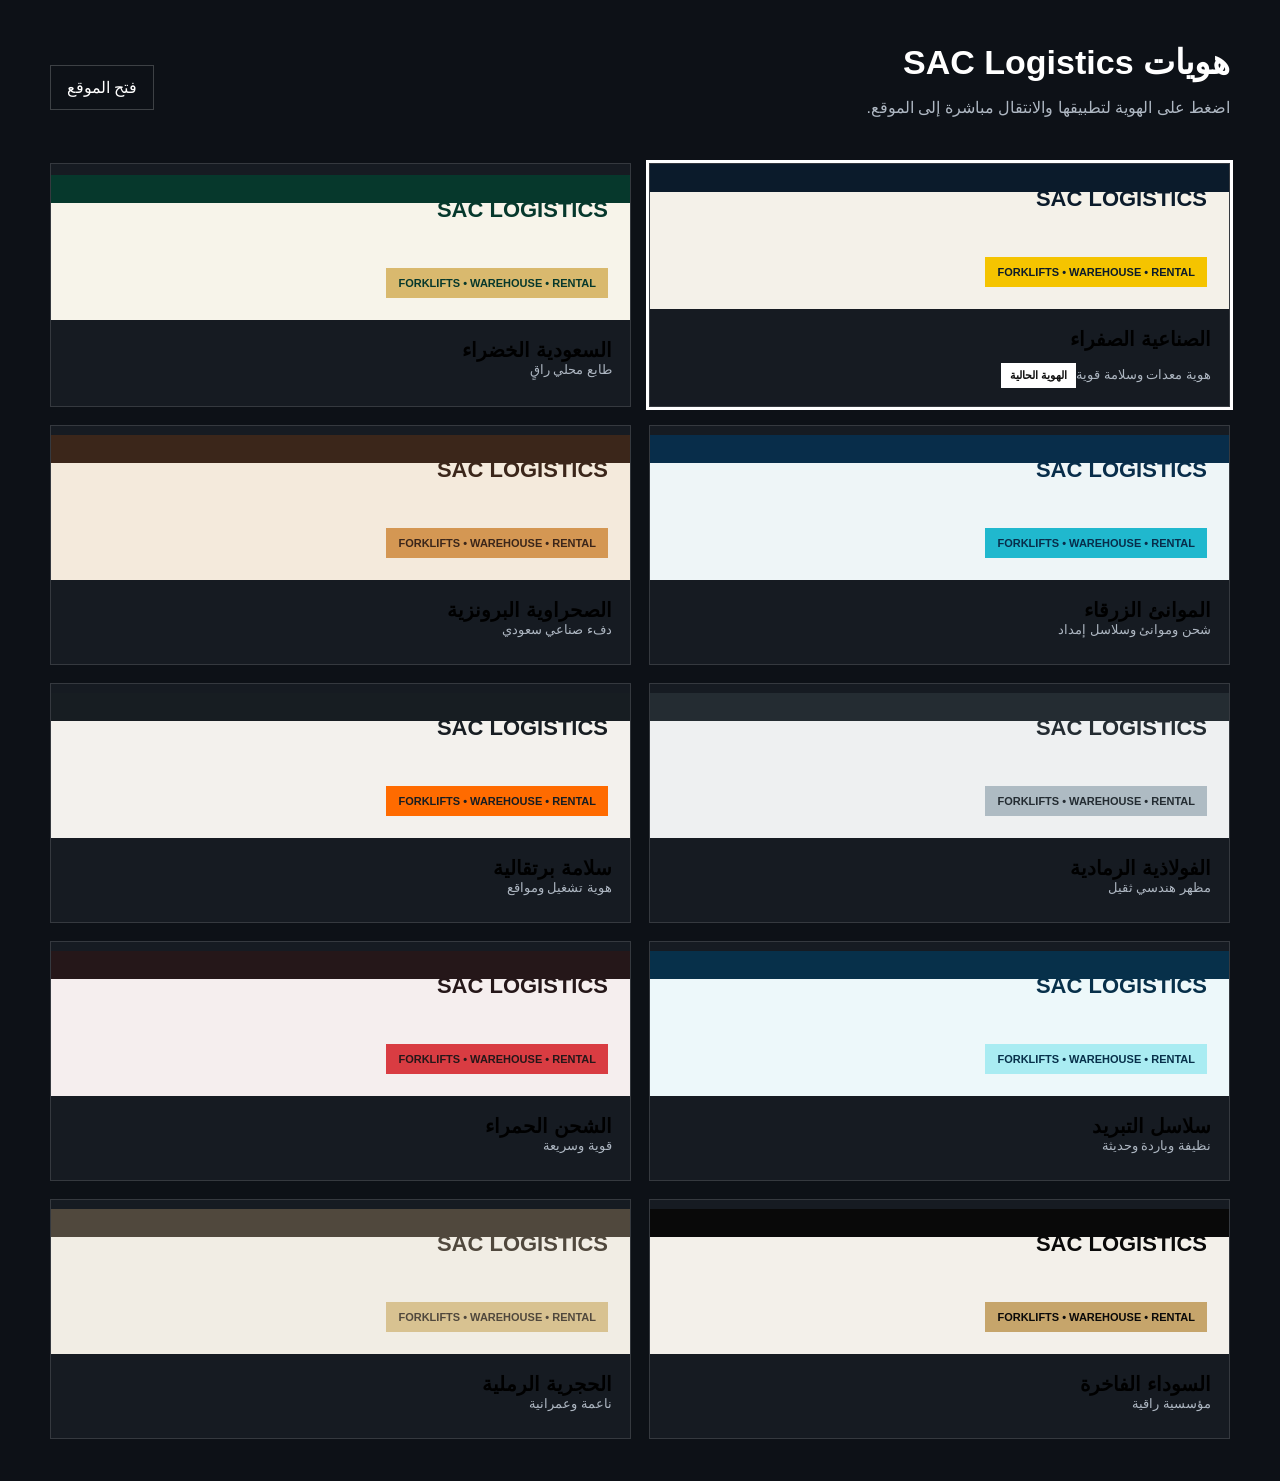
==== admin.html @ ba127ce4 "Add no-password identity admin page" ====
<!doctype html><html lang="ar" dir="rtl"><head><meta charset="utf-8"><meta name="viewport" content="width=device-width,initial-scale=1"><title>SAC Identity Admin</title><script src="theme-loader.js"></script><link rel="stylesheet" href="themes.css"><style>*{box-sizing:border-box}body{margin:0;background:#0d1117;color:#fff;font-family:Arial,sans-serif;padding:42px}header{max-width:1180px;margin:auto auto 30px;display:flex;justify-content:space-between;align-items:center;gap:20px}h1{margin:0;font-size:34px}p{color:#aeb7c2}.back{color:#fff;text-decoration:none;border:1px solid #ffffff33;padding:12px 16px}.grid{max-width:1180px;margin:auto;display:grid;grid-template-columns:repeat(2,1fr);gap:18px}.theme{position:relative;border:1px solid #ffffff22;background:#161b22;padding:0;cursor:pointer;text-align:right;overflow:hidden;min-height:240px;transition:.25s}.theme:hover{transform:translateY(-4px);border-color:#fff}.preview{height:145px;background:var(--paper);position:relative;overflow:hidden}.preview:before{content:"SAC LOGISTICS";position:absolute;right:22px;top:22px;color:var(--navy);font-weight:900;font-size:22px}.preview:after{content:"FORKLIFTS • WAREHOUSE • RENTAL";position:absolute;right:22px;bottom:22px;background:var(--yellow);color:var(--navy);font-weight:900;padding:9px 12px;font-size:11px}.bar{height:28px;background:var(--navy)}.info{padding:18px}.info strong{display:block;font-size:20px}.info span{color:#aeb7c2;font-size:13px}.active{outline:3px solid #fff}.active .info:after{content:"الهوية الحالية";display:inline-block;margin-top:12px;background:#fff;color:#111;padding:6px 9px;font-size:11px;font-weight:800}@media(max-width:700px){body{padding:22px}.grid{grid-template-columns:1fr}header{align-items:flex-start;flex-direction:column}}</style></head><body><header><div><h1>هويات SAC Logistics</h1><p>اضغط على الهوية لتطبيقها والانتقال مباشرة إلى الموقع.</p></div><a class="back" href="index.html">فتح الموقع</a></header><main class="grid" id="grid"></main><script>const items=[['industrial','الصناعية الصفراء','هوية معدات وسلامة قوية'],['saudi','السعودية الخضراء','طابع محلي راقٍ'],['port','الموانئ الزرقاء','شحن وموانئ وسلاسل إمداد'],['desert','الصحراوية البرونزية','دفء صناعي سعودي'],['steel','الفولاذية الرمادية','مظهر هندسي ثقيل'],['safety','سلامة برتقالية','هوية تشغيل ومواقع'],['cold','سلاسل التبريد','نظيفة وباردة وحديثة'],['cargo','الشحن الحمراء','قوية وسريعة'],['luxury','السوداء الفاخرة','مؤسسية راقية'],['sand','الحجرية الرملية','ناعمة وعمرانية']];const current=localStorage.getItem('sacTheme')||'industrial';grid.innerHTML=items.map(x=>`<button class="theme ${x[0]===current?'active':''}" data-theme="${x[0]}"><div class="preview" data-theme="${x[0]}"><div class="bar"></div></div><div class="info"><strong>${x[1]}</strong><span>${x[2]}</span></div></button>`).join('');document.querySelectorAll('.theme').forEach(b=>b.onclick=()=>{localStorage.setItem('sacTheme',b.dataset.theme);location.href='index.html'});</script></body></html>
---- themes.css ----
:root,[data-theme=industrial]{--navy:#0b1b2b;--navy2:#132a40;--yellow:#f5c400;--paper:#f4f1e9;--ink:#10202f;--muted:#66727c;--line:#d8d4c9;--r:0;--shade:#081522e8}[data-theme=saudi]{--navy:#06382c;--navy2:#0d5945;--yellow:#d9b96e;--paper:#f7f4ea;--ink:#10352c;--muted:#61756e;--line:#d2dbd5;--r:14px;--shade:#042d25e8}[data-theme=port]{--navy:#082d4a;--navy2:#0f527b;--yellow:#20b8ce;--paper:#eef5f7;--ink:#0a3047;--muted:#587481;--line:#cadde3;--r:4px;--shade:#062943e8}[data-theme=desert]{--navy:#3b261a;--navy2:#765037;--yellow:#d49753;--paper:#f4eadc;--ink:#37261c;--muted:#7a685b;--line:#ddcbb7;--r:18px;--shade:#342116e8}[data-theme=steel]{--navy:#242c32;--navy2:#46535c;--yellow:#aebbc3;--paper:#eef0f1;--ink:#202a30;--muted:#647077;--line:#ccd1d4;--r:2px;--shade:#1d2429ea}[data-theme=safety]{--navy:#171d22;--navy2:#303942;--yellow:#ff6b00;--paper:#f3f1ed;--ink:#1c242a;--muted:#6b7277;--line:#d7d3cc;--r:8px;--shade:#12171be8}[data-theme=cold]{--navy:#07304a;--navy2:#0b6684;--yellow:#a9ecf2;--paper:#edf8fa;--ink:#0b3448;--muted:#5d7b87;--line:#c8e3e8;--r:20px;--shade:#052c44e8}[data-theme=cargo]{--navy:#251719;--navy2:#5b272b;--yellow:#d93c42;--paper:#f5eeee;--ink:#321c1f;--muted:#765f62;--line:#dfcfd0;--r:5px;--shade:#201315e8}[data-theme=luxury]{--navy:#090909;--navy2:#202020;--yellow:#c6a56b;--paper:#f3f0ea;--ink:#171512;--muted:#706b63;--line:#d6d0c6;--r:0;--shade:#050505ed}[data-theme=sand]{--navy:#50483d;--navy2:#756c5d;--yellow:#d8c291;--paper:#f1ede4;--ink:#403b33;--muted:#746f65;--line:#d5cec0;--r:26px;--shade:#464036e8}.hero:after{background:linear-gradient(90deg,var(--shade) 0%,color-mix(in srgb,var(--shade) 74%,transparent) 46%,transparent 100%),linear-gradient(0deg,var(--shade) 0%,transparent 52%)}.equip,.mini,.contact,.fleetHero,.photoStack img,.form input,.form select,.form textarea,.ctaTop,.btn,.brandMark{border-radius:var(--r)}.top.scrolled,.footer,.dark,.mobile{background:var(--navy)}.fleet{background:color-mix(in srgb,var(--yellow) 10%,var(--paper))}.equip:hover{box-shadow:0 18px 50px color-mix(in srgb,var(--navy) 14%,transparent)}
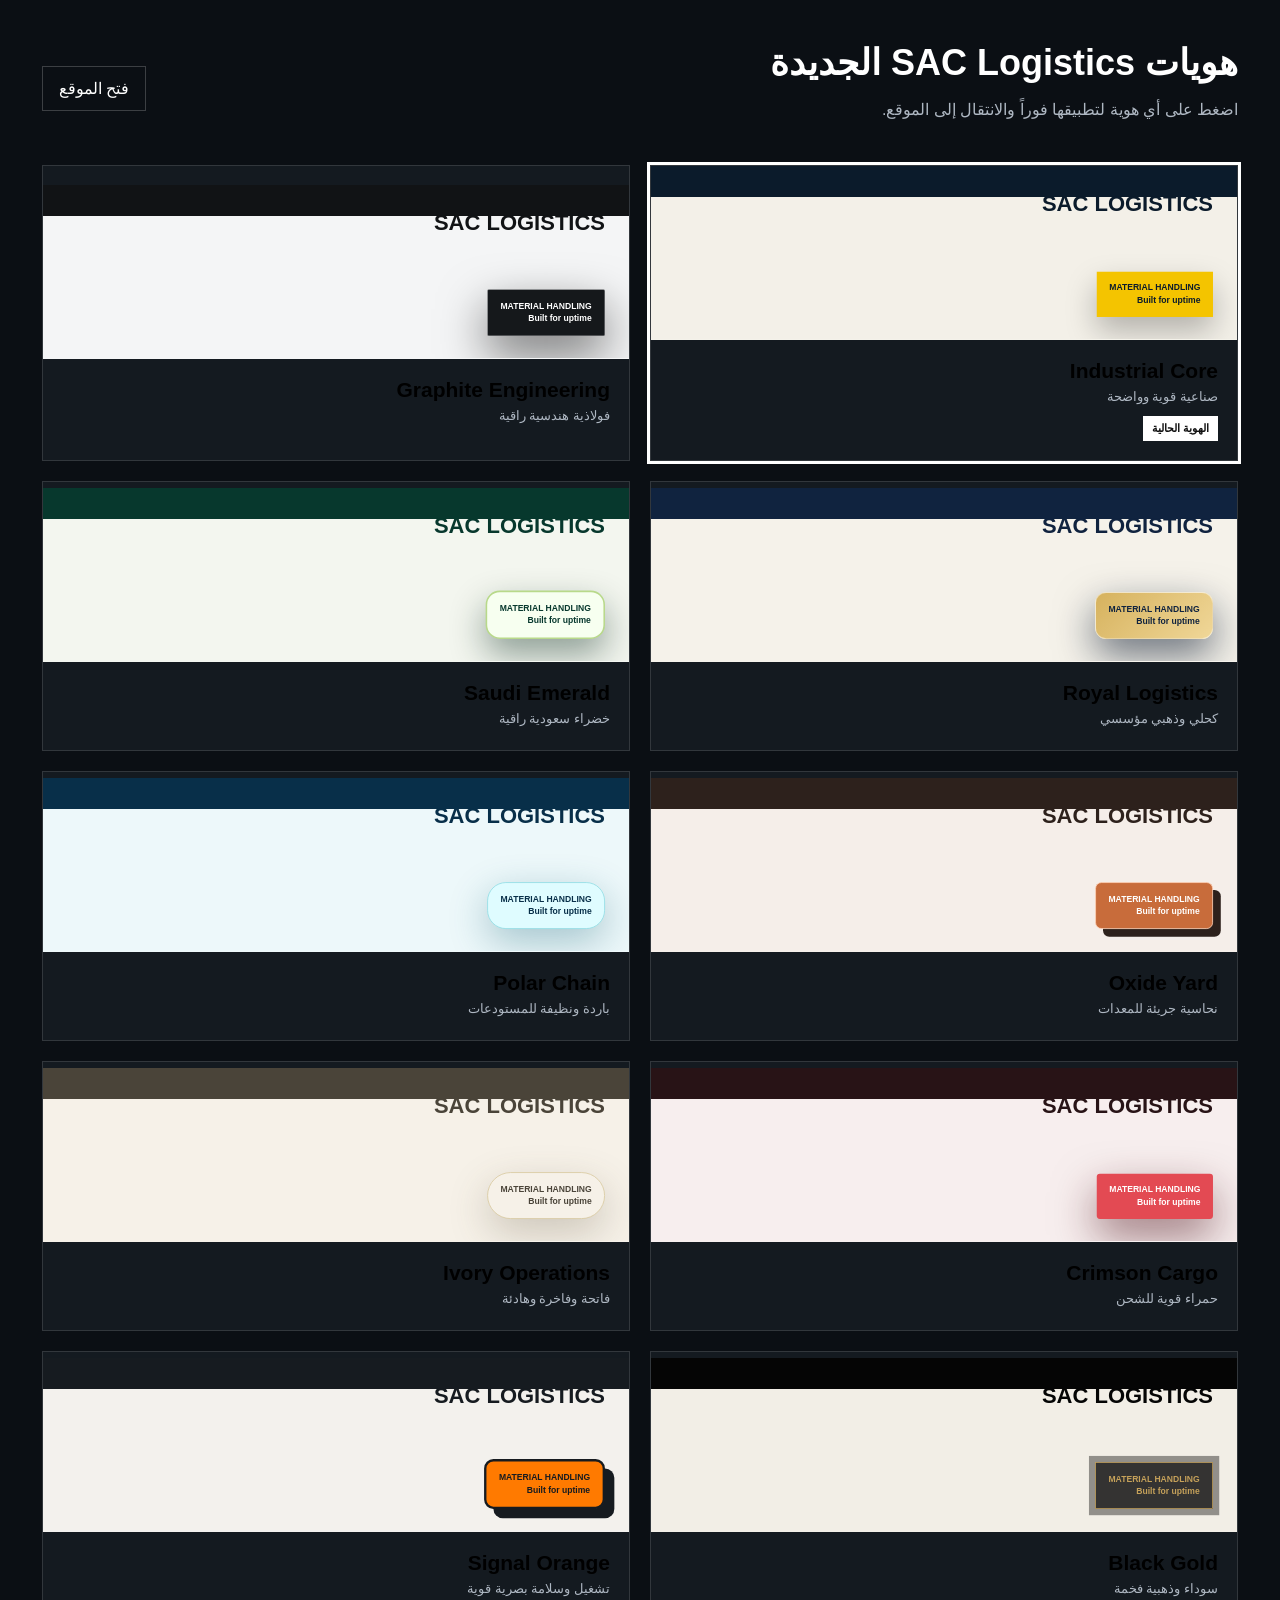
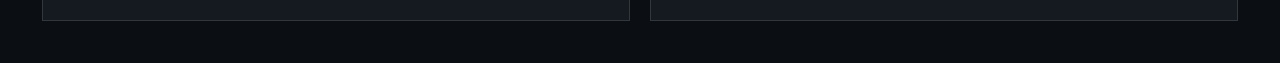
==== commit ba0e9ce9: "Replace admin with premium identity selector" ====
--- a/admin.html
+++ b/admin.html
@@ -1 +1 @@
-<!doctype html><html lang="ar" dir="rtl"><head><meta charset="utf-8"><meta name="viewport" content="width=device-width,initial-scale=1"><title>SAC Identity Admin</title><script src="theme-loader.js"></script><link rel="stylesheet" href="themes.css"><style>*{box-sizing:border-box}body{margin:0;background:#0d1117;color:#fff;font-family:Arial,sans-serif;padding:42px}header{max-width:1180px;margin:auto auto 30px;display:flex;justify-content:space-between;align-items:center;gap:20px}h1{margin:0;font-size:34px}p{color:#aeb7c2}.back{color:#fff;text-decoration:none;border:1px solid #ffffff33;padding:12px 16px}.grid{max-width:1180px;margin:auto;display:grid;grid-template-columns:repeat(2,1fr);gap:18px}.theme{position:relative;border:1px solid #ffffff22;background:#161b22;padding:0;cursor:pointer;text-align:right;overflow:hidden;min-height:240px;transition:.25s}.theme:hover{transform:translateY(-4px);border-color:#fff}.preview{height:145px;background:var(--paper);position:relative;overflow:hidden}.preview:before{content:"SAC LOGISTICS";position:absolute;right:22px;top:22px;color:var(--navy);font-weight:900;font-size:22px}.preview:after{content:"FORKLIFTS • WAREHOUSE • RENTAL";position:absolute;right:22px;bottom:22px;background:var(--yellow);color:var(--navy);font-weight:900;padding:9px 12px;font-size:11px}.bar{height:28px;background:var(--navy)}.info{padding:18px}.info strong{display:block;font-size:20px}.info span{color:#aeb7c2;font-size:13px}.active{outline:3px solid #fff}.active .info:after{content:"الهوية الحالية";display:inline-block;margin-top:12px;background:#fff;color:#111;padding:6px 9px;font-size:11px;font-weight:800}@media(max-width:700px){body{padding:22px}.grid{grid-template-columns:1fr}header{align-items:flex-start;flex-direction:column}}</style></head><body><header><div><h1>هويات SAC Logistics</h1><p>اضغط على الهوية لتطبيقها والانتقال مباشرة إلى الموقع.</p></div><a class="back" href="index.html">فتح الموقع</a></header><main class="grid" id="grid"></main><script>const items=[['industrial','الصناعية الصفراء','هوية معدات وسلامة قوية'],['saudi','السعودية الخضراء','طابع محلي راقٍ'],['port','الموانئ الزرقاء','شحن وموانئ وسلاسل إمداد'],['desert','الصحراوية البرونزية','دفء صناعي سعودي'],['steel','الفولاذية الرمادية','مظهر هندسي ثقيل'],['safety','سلامة برتقالية','هوية تشغيل ومواقع'],['cold','سلاسل التبريد','نظيفة وباردة وحديثة'],['cargo','الشحن الحمراء','قوية وسريعة'],['luxury','السوداء الفاخرة','مؤسسية راقية'],['sand','الحجرية الرملية','ناعمة وعمرانية']];const current=localStorage.getItem('sacTheme')||'industrial';grid.innerHTML=items.map(x=>`<button class="theme ${x[0]===current?'active':''}" data-theme="${x[0]}"><div class="preview" data-theme="${x[0]}"><div class="bar"></div></div><div class="info"><strong>${x[1]}</strong><span>${x[2]}</span></div></button>`).join('');document.querySelectorAll('.theme').forEach(b=>b.onclick=()=>{localStorage.setItem('sacTheme',b.dataset.theme);location.href='index.html'});</script></body></html>+<!doctype html><html lang="ar" dir="rtl"><head><meta charset="utf-8"><meta name="viewport" content="width=device-width,initial-scale=1"><title>SAC Identity Admin</title><script src="theme-loader.js"></script><link rel="stylesheet" href="themes.css"><style>*{box-sizing:border-box}body{margin:0;background:#0b0f14;color:#fff;font-family:Arial,sans-serif;padding:42px}header{max-width:1220px;margin:auto auto 30px;display:flex;justify-content:space-between;align-items:center;gap:20px}h1{margin:0;font-size:36px}p{color:#aeb7c2}.back{color:#fff;text-decoration:none;border:1px solid #ffffff33;padding:12px 16px}.grid{max-width:1220px;margin:auto;display:grid;grid-template-columns:repeat(2,1fr);gap:20px}.theme{position:relative;border:1px solid #ffffff20;background:#141a20;padding:0;cursor:pointer;text-align:right;overflow:hidden;min-height:270px;transition:.25s}.theme:hover{transform:translateY(-5px);border-color:#fff}.preview{height:174px;background:var(--paper);position:relative;overflow:hidden;border-bottom:1px solid #ffffff18}.preview:before{content:"SAC LOGISTICS";position:absolute;right:24px;top:25px;color:var(--navy);font-weight:900;font-size:22px}.preview:after{content:"MATERIAL HANDLING\A Built for uptime";white-space:pre;position:absolute;right:24px;bottom:22px;background:var(--badge-bg);color:var(--badge-fg);border:var(--badge-border);box-shadow:var(--badge-shadow);border-radius:var(--badge-radius);transform:scale(.78);transform-origin:bottom right;font-weight:900;padding:13px 16px;font-size:11px;line-height:1.45}.bar{height:31px;background:var(--navy)}.info{padding:19px}.info strong{display:block;font-size:21px}.info span{display:block;color:#aeb7c2;font-size:13px;margin-top:6px}.active{outline:3px solid #fff}.active .info:after{content:"الهوية الحالية";display:inline-block;margin-top:12px;background:#fff;color:#111;padding:6px 9px;font-size:11px;font-weight:800}@media(max-width:700px){body{padding:22px}.grid{grid-template-columns:1fr}header{align-items:flex-start;flex-direction:column}}</style></head><body><header><div><h1>هويات SAC Logistics الجديدة</h1><p>اضغط على أي هوية لتطبيقها فوراً والانتقال إلى الموقع.</p></div><a class="back" href="index.html">فتح الموقع</a></header><main class="grid" id="grid"></main><script>const items=[['industrial','Industrial Core','صناعية قوية وواضحة'],['graphite','Graphite Engineering','فولاذية هندسية راقية'],['royal','Royal Logistics','كحلي وذهبي مؤسسي'],['emerald','Saudi Emerald','خضراء سعودية راقية'],['oxide','Oxide Yard','نحاسية جريئة للمعدات'],['polar','Polar Chain','باردة ونظيفة للمستودعات'],['crimson','Crimson Cargo','حمراء قوية للشحن'],['ivory','Ivory Operations','فاتحة وفاخرة وهادئة'],['night','Black Gold','سوداء وذهبية فخمة'],['signal','Signal Orange','تشغيل وسلامة بصرية قوية']];const current=localStorage.getItem('sacTheme')||'industrial';grid.innerHTML=items.map(x=>`<button class="theme ${x[0]===current?'active':''}" data-theme="${x[0]}"><div class="preview" data-theme="${x[0]}"><div class="bar"></div></div><div class="info"><strong>${x[1]}</strong><span>${x[2]}</span></div></button>`).join('');document.querySelectorAll('.theme').forEach(b=>b.onclick=()=>{localStorage.setItem('sacTheme',b.dataset.theme);location.href='index.html?theme='+Date.now()});</script></body></html>
--- a/themes.css
+++ b/themes.css
@@ -1 +1 @@
-:root,[data-theme=industrial]{--navy:#0b1b2b;--navy2:#132a40;--yellow:#f5c400;--paper:#f4f1e9;--ink:#10202f;--muted:#66727c;--line:#d8d4c9;--r:0;--shade:#081522e8}[data-theme=saudi]{--navy:#06382c;--navy2:#0d5945;--yellow:#d9b96e;--paper:#f7f4ea;--ink:#10352c;--muted:#61756e;--line:#d2dbd5;--r:14px;--shade:#042d25e8}[data-theme=port]{--navy:#082d4a;--navy2:#0f527b;--yellow:#20b8ce;--paper:#eef5f7;--ink:#0a3047;--muted:#587481;--line:#cadde3;--r:4px;--shade:#062943e8}[data-theme=desert]{--navy:#3b261a;--navy2:#765037;--yellow:#d49753;--paper:#f4eadc;--ink:#37261c;--muted:#7a685b;--line:#ddcbb7;--r:18px;--shade:#342116e8}[data-theme=steel]{--navy:#242c32;--navy2:#46535c;--yellow:#aebbc3;--paper:#eef0f1;--ink:#202a30;--muted:#647077;--line:#ccd1d4;--r:2px;--shade:#1d2429ea}[data-theme=safety]{--navy:#171d22;--navy2:#303942;--yellow:#ff6b00;--paper:#f3f1ed;--ink:#1c242a;--muted:#6b7277;--line:#d7d3cc;--r:8px;--shade:#12171be8}[data-theme=cold]{--navy:#07304a;--navy2:#0b6684;--yellow:#a9ecf2;--paper:#edf8fa;--ink:#0b3448;--muted:#5d7b87;--line:#c8e3e8;--r:20px;--shade:#052c44e8}[data-theme=cargo]{--navy:#251719;--navy2:#5b272b;--yellow:#d93c42;--paper:#f5eeee;--ink:#321c1f;--muted:#765f62;--line:#dfcfd0;--r:5px;--shade:#201315e8}[data-theme=luxury]{--navy:#090909;--navy2:#202020;--yellow:#c6a56b;--paper:#f3f0ea;--ink:#171512;--muted:#706b63;--line:#d6d0c6;--r:0;--shade:#050505ed}[data-theme=sand]{--navy:#50483d;--navy2:#756c5d;--yellow:#d8c291;--paper:#f1ede4;--ink:#403b33;--muted:#746f65;--line:#d5cec0;--r:26px;--shade:#464036e8}.hero:after{background:linear-gradient(90deg,var(--shade) 0%,color-mix(in srgb,var(--shade) 74%,transparent) 46%,transparent 100%),linear-gradient(0deg,var(--shade) 0%,transparent 52%)}.equip,.mini,.contact,.fleetHero,.photoStack img,.form input,.form select,.form textarea,.ctaTop,.btn,.brandMark{border-radius:var(--r)}.top.scrolled,.footer,.dark,.mobile{background:var(--navy)}.fleet{background:color-mix(in srgb,var(--yellow) 10%,var(--paper))}.equip:hover{box-shadow:0 18px 50px color-mix(in srgb,var(--navy) 14%,transparent)}+:root,[data-theme=industrial]{--navy:#0b1b2b;--navy2:#132a40;--yellow:#f4c400;--paper:#f3f0e8;--ink:#10202f;--muted:#68747d;--line:#d8d2c5;--r:0;--shade:#07131fe8;--badge-bg:#f4c400;--badge-fg:#0b1b2b;--badge-border:0;--badge-shadow:0 18px 40px #0004;--badge-radius:0;--badge-transform:none;--badge-width:220px}[data-theme=graphite]{--navy:#111315;--navy2:#252a2e;--yellow:#cfd4d8;--paper:#f4f5f6;--ink:#181b1e;--muted:#697178;--line:#d6dadd;--r:2px;--shade:#0a0b0dea;--badge-bg:#15181b;--badge-fg:#fff;--badge-border:1px solid #ffffff55;--badge-shadow:0 24px 60px #0008;--badge-radius:2px;--badge-transform:translateY(-8px);--badge-width:240px}[data-theme=royal]{--navy:#10233f;--navy2:#173e6c;--yellow:#d6b25e;--paper:#f5f2ea;--ink:#132944;--muted:#647080;--line:#d5d8dc;--r:14px;--shade:#0c1d35e8;--badge-bg:linear-gradient(135deg,#d6b25e,#f0d798);--badge-fg:#10233f;--badge-border:1px solid #ffffff77;--badge-shadow:0 20px 50px #07152d99;--badge-radius:14px;--badge-transform:rotate(-1deg);--badge-width:230px}[data-theme=emerald]{--navy:#07382d;--navy2:#0e5b49;--yellow:#b8d98a;--paper:#f3f6ef;--ink:#10372f;--muted:#61736d;--line:#d0dbd3;--r:18px;--shade:#052f26e9;--badge-bg:#f7fff0;--badge-fg:#07382d;--badge-border:2px solid #b8d98a;--badge-shadow:0 20px 45px #082b2070;--badge-radius:18px;--badge-transform:none;--badge-width:238px}[data-theme=oxide]{--navy:#2d211c;--navy2:#613b2b;--yellow:#c86c3b;--paper:#f5eee9;--ink:#35231b;--muted:#765f54;--line:#decfc6;--r:8px;--shade:#291c17e8;--badge-bg:#c86c3b;--badge-fg:#fff;--badge-border:1px solid #ffd2b8;--badge-shadow:10px 10px 0 #2d211c;--badge-radius:8px;--badge-transform:translate(-8px,-8px);--badge-width:220px}[data-theme=polar]{--navy:#082f49;--navy2:#0b6c89;--yellow:#b8f1f3;--paper:#edf8fa;--ink:#0c3549;--muted:#5f7d88;--line:#c9e4e8;--r:24px;--shade:#062a42e8;--badge-bg:#dffcff;--badge-fg:#082f49;--badge-border:1px solid #8ddce4;--badge-shadow:0 16px 50px #0b5b6f55;--badge-radius:24px;--badge-transform:none;--badge-width:245px}[data-theme=crimson]{--navy:#281316;--navy2:#5f2027;--yellow:#e34a53;--paper:#f7eeee;--ink:#361c20;--muted:#7b6266;--line:#e2d0d2;--r:4px;--shade:#220f12ea;--badge-bg:#e34a53;--badge-fg:#fff;--badge-border:0;--badge-shadow:0 22px 55px #4c111b88;--badge-radius:4px;--badge-transform:skew(-4deg);--badge-width:232px}[data-theme=ivory]{--navy:#4a4439;--navy2:#716859;--yellow:#d8c89c;--paper:#f6f1e8;--ink:#3f3a32;--muted:#746e65;--line:#d9d1c4;--r:30px;--shade:#403a31e8;--badge-bg:#f6f1e8;--badge-fg:#4a4439;--badge-border:1px solid #d8c89c;--badge-shadow:0 18px 50px #5a4d3a44;--badge-radius:30px;--badge-transform:none;--badge-width:250px}[data-theme=night]{--navy:#050505;--navy2:#171717;--yellow:#c5a15a;--paper:#f2eee6;--ink:#171513;--muted:#726c63;--line:#d7d0c5;--r:0;--shade:#020202ef;--badge-bg:#050505cc;--badge-fg:#c5a15a;--badge-border:1px solid #c5a15a;--badge-shadow:0 0 0 8px #0006;--badge-radius:0;--badge-transform:none;--badge-width:245px}[data-theme=signal]{--navy:#161b20;--navy2:#2f373f;--yellow:#ff7a00;--paper:#f3f1ed;--ink:#1d252b;--muted:#697177;--line:#d7d2ca;--r:12px;--shade:#11161ae9;--badge-bg:#ff7a00;--badge-fg:#161b20;--badge-border:3px solid #161b20;--badge-shadow:12px 12px 0 #161b20;--badge-radius:12px;--badge-transform:translate(-8px,-8px);--badge-width:228px}.hero:after{background:linear-gradient(90deg,var(--shade) 0%,color-mix(in srgb,var(--shade) 72%,transparent) 46%,transparent 100%),linear-gradient(0deg,var(--shade),transparent 52%)}.heroBadge{background:var(--badge-bg)!important;color:var(--badge-fg)!important;border:var(--badge-border)!important;box-shadow:var(--badge-shadow)!important;border-radius:var(--badge-radius)!important;transform:var(--badge-transform)!important;width:var(--badge-width)!important}.heroBadge small,.heroBadge strong{color:inherit!important}.equip,.mini,.contact,.fleetHero,.photoStack img,.form input,.form select,.form textarea,.ctaTop,.btn,.brandMark{border-radius:var(--r)}.top.scrolled,.footer,.dark,.mobile{background:var(--navy)}.fleet{background:color-mix(in srgb,var(--yellow) 10%,var(--paper))}.equip:hover{box-shadow:0 18px 50px color-mix(in srgb,var(--navy) 14%,transparent)}
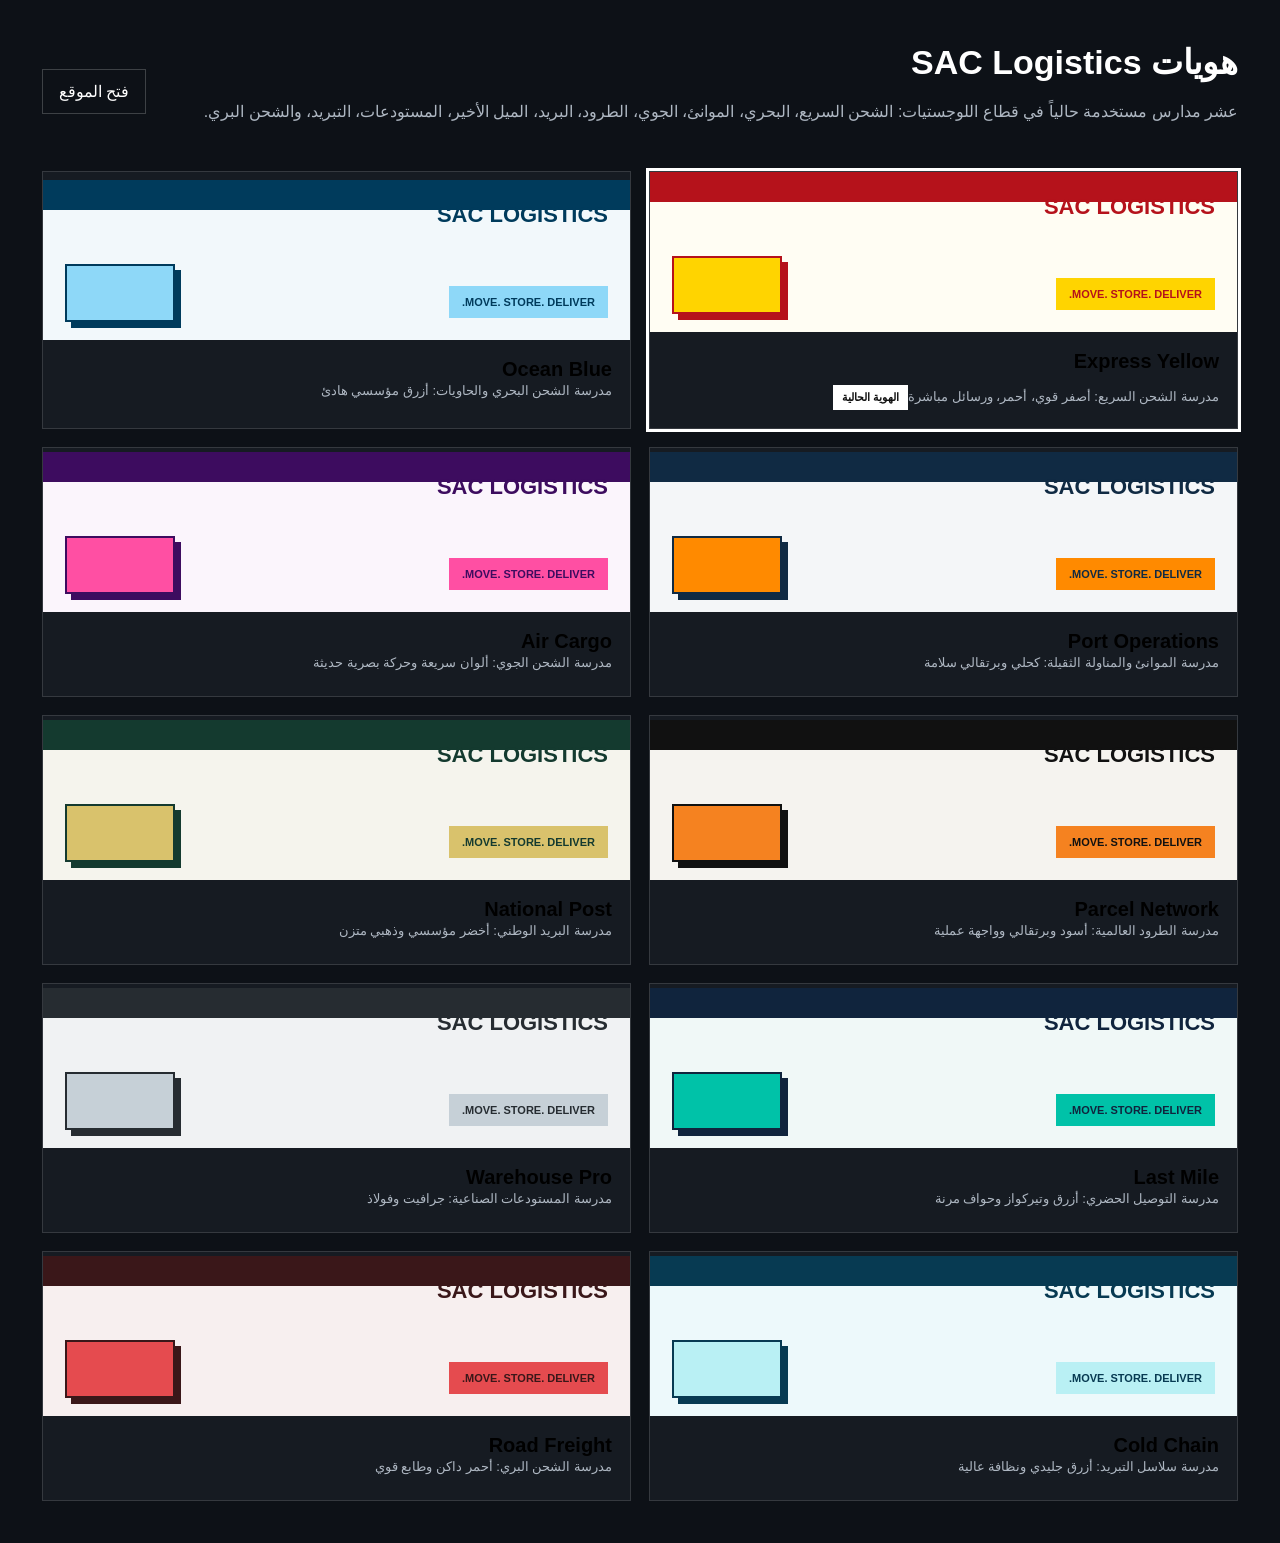
==== commit 86993784: "Replace admin with current logistics identity schools" ====
--- a/admin.html
+++ b/admin.html
@@ -1 +1 @@
-<!doctype html><html lang="ar" dir="rtl"><head><meta charset="utf-8"><meta name="viewport" content="width=device-width,initial-scale=1"><title>SAC Identity Admin</title><script src="theme-loader.js"></script><link rel="stylesheet" href="themes.css"><style>*{box-sizing:border-box}body{margin:0;background:#0b0f14;color:#fff;font-family:Arial,sans-serif;padding:42px}header{max-width:1220px;margin:auto auto 30px;display:flex;justify-content:space-between;align-items:center;gap:20px}h1{margin:0;font-size:36px}p{color:#aeb7c2}.back{color:#fff;text-decoration:none;border:1px solid #ffffff33;padding:12px 16px}.grid{max-width:1220px;margin:auto;display:grid;grid-template-columns:repeat(2,1fr);gap:20px}.theme{position:relative;border:1px solid #ffffff20;background:#141a20;padding:0;cursor:pointer;text-align:right;overflow:hidden;min-height:270px;transition:.25s}.theme:hover{transform:translateY(-5px);border-color:#fff}.preview{height:174px;background:var(--paper);position:relative;overflow:hidden;border-bottom:1px solid #ffffff18}.preview:before{content:"SAC LOGISTICS";position:absolute;right:24px;top:25px;color:var(--navy);font-weight:900;font-size:22px}.preview:after{content:"MATERIAL HANDLING\A Built for uptime";white-space:pre;position:absolute;right:24px;bottom:22px;background:var(--badge-bg);color:var(--badge-fg);border:var(--badge-border);box-shadow:var(--badge-shadow);border-radius:var(--badge-radius);transform:scale(.78);transform-origin:bottom right;font-weight:900;padding:13px 16px;font-size:11px;line-height:1.45}.bar{height:31px;background:var(--navy)}.info{padding:19px}.info strong{display:block;font-size:21px}.info span{display:block;color:#aeb7c2;font-size:13px;margin-top:6px}.active{outline:3px solid #fff}.active .info:after{content:"الهوية الحالية";display:inline-block;margin-top:12px;background:#fff;color:#111;padding:6px 9px;font-size:11px;font-weight:800}@media(max-width:700px){body{padding:22px}.grid{grid-template-columns:1fr}header{align-items:flex-start;flex-direction:column}}</style></head><body><header><div><h1>هويات SAC Logistics الجديدة</h1><p>اضغط على أي هوية لتطبيقها فوراً والانتقال إلى الموقع.</p></div><a class="back" href="index.html">فتح الموقع</a></header><main class="grid" id="grid"></main><script>const items=[['industrial','Industrial Core','صناعية قوية وواضحة'],['graphite','Graphite Engineering','فولاذية هندسية راقية'],['royal','Royal Logistics','كحلي وذهبي مؤسسي'],['emerald','Saudi Emerald','خضراء سعودية راقية'],['oxide','Oxide Yard','نحاسية جريئة للمعدات'],['polar','Polar Chain','باردة ونظيفة للمستودعات'],['crimson','Crimson Cargo','حمراء قوية للشحن'],['ivory','Ivory Operations','فاتحة وفاخرة وهادئة'],['night','Black Gold','سوداء وذهبية فخمة'],['signal','Signal Orange','تشغيل وسلامة بصرية قوية']];const current=localStorage.getItem('sacTheme')||'industrial';grid.innerHTML=items.map(x=>`<button class="theme ${x[0]===current?'active':''}" data-theme="${x[0]}"><div class="preview" data-theme="${x[0]}"><div class="bar"></div></div><div class="info"><strong>${x[1]}</strong><span>${x[2]}</span></div></button>`).join('');document.querySelectorAll('.theme').forEach(b=>b.onclick=()=>{localStorage.setItem('sacTheme',b.dataset.theme);location.href='index.html?theme='+Date.now()});</script></body></html>+<!doctype html><html lang="ar" dir="rtl"><head><meta charset="utf-8"><meta name="viewport" content="width=device-width,initial-scale=1"><title>SAC Logistics — Identity Admin</title><script src="theme-loader.js?v=4"></script><style>*{box-sizing:border-box}body{margin:0;background:#0d1117;color:#fff;font-family:Arial,sans-serif;padding:42px}header{max-width:1200px;margin:auto auto 30px;display:flex;justify-content:space-between;align-items:center;gap:20px}h1{margin:0;font-size:34px}p{color:#aeb7c2;line-height:1.7}.back{color:#fff;text-decoration:none;border:1px solid #ffffff33;padding:12px 16px}.grid{max-width:1200px;margin:auto;display:grid;grid-template-columns:repeat(2,1fr);gap:18px}.theme{position:relative;border:1px solid #ffffff22;background:#161b22;padding:0;cursor:pointer;text-align:right;overflow:hidden;min-height:250px;transition:.25s}.theme:hover{transform:translateY(-4px);border-color:#fff}.preview{height:160px;position:relative;overflow:hidden;background:var(--paper)}.preview:before{content:'SAC LOGISTICS';position:absolute;right:22px;top:22px;color:var(--navy);font-weight:900;font-size:22px}.preview:after{content:'MOVE. STORE. DELIVER.';position:absolute;right:22px;bottom:22px;background:var(--yellow);color:var(--navy);font-weight:900;padding:10px 13px;font-size:11px}.bar{height:30px;background:var(--navy)}.badgeDemo{position:absolute;left:22px;bottom:18px;width:110px;height:58px;background:var(--yellow);border:2px solid var(--navy);box-shadow:6px 6px 0 var(--navy)}.info{padding:18px}.info strong{display:block;font-size:20px}.info span{color:#aeb7c2;font-size:13px;line-height:1.6}.active{outline:3px solid #fff}.active .info:after{content:'الهوية الحالية';display:inline-block;margin-top:12px;background:#fff;color:#111;padding:6px 9px;font-size:11px;font-weight:800}@media(max-width:700px){body{padding:22px}.grid{grid-template-columns:1fr}header{align-items:flex-start;flex-direction:column}}</style></head><body><header><div><h1>هويات SAC Logistics</h1><p>عشر مدارس مستخدمة حالياً في قطاع اللوجستيات: الشحن السريع، البحري، الموانئ، الجوي، الطرود، البريد، الميل الأخير، المستودعات، التبريد، والشحن البري.</p></div><a class="back" href="index.html">فتح الموقع</a></header><main class="grid" id="grid"></main><script>const items=[['express','Express Yellow','مدرسة الشحن السريع: أصفر قوي، أحمر، ورسائل مباشرة'],['ocean','Ocean Blue','مدرسة الشحن البحري والحاويات: أزرق مؤسسي هادئ'],['ports','Port Operations','مدرسة الموانئ والمناولة الثقيلة: كحلي وبرتقالي سلامة'],['air','Air Cargo','مدرسة الشحن الجوي: ألوان سريعة وحركة بصرية حديثة'],['parcel','Parcel Network','مدرسة الطرود العالمية: أسود وبرتقالي وواجهة عملية'],['postal','National Post','مدرسة البريد الوطني: أخضر مؤسسي وذهبي متزن'],['lastmile','Last Mile','مدرسة التوصيل الحضري: أزرق وتيركواز وحواف مرنة'],['warehouse','Warehouse Pro','مدرسة المستودعات الصناعية: جرافيت وفولاذ'],['coldchain','Cold Chain','مدرسة سلاسل التبريد: أزرق جليدي ونظافة عالية'],['freight','Road Freight','مدرسة الشحن البري: أحمر داكن وطابع قوي']];const current=localStorage.getItem('sacTheme')||'express';const vars={express:['#b5121b','#ffd400','#fffdf3'],ocean:['#003b5c','#8ed8f8','#f2f8fb'],ports:['#102a43','#ff8a00','#f4f6f8'],air:['#3d0c5f','#ff4fa3','#fbf5fc'],parcel:['#111111','#f58220','#f5f3ef'],postal:['#143a2f','#d9c26c','#f5f4ed'],lastmile:['#10243d','#00c2a8','#f0f8f7'],warehouse:['#262c31','#c6d0d7','#f0f2f3'],coldchain:['#073a52','#b9f0f4','#edf9fb'],freight:['#3a1719','#e54b4f','#f7efef']};grid.innerHTML=items.map(x=>{const v=vars[x[0]];return `<button class="theme ${x[0]===current?'active':''}" data-theme="${x[0]}"><div class="preview" style="--navy:${v[0]};--yellow:${v[1]};--paper:${v[2]}"><div class="bar"></div><div class="badgeDemo"></div></div><div class="info"><strong>${x[1]}</strong><span>${x[2]}</span></div></button>`}).join('');document.querySelectorAll('.theme').forEach(b=>b.onclick=()=>{localStorage.setItem('sacTheme',b.dataset.theme);location.href='index.html?theme='+b.dataset.theme+'&v=4'});</script></body></html>
